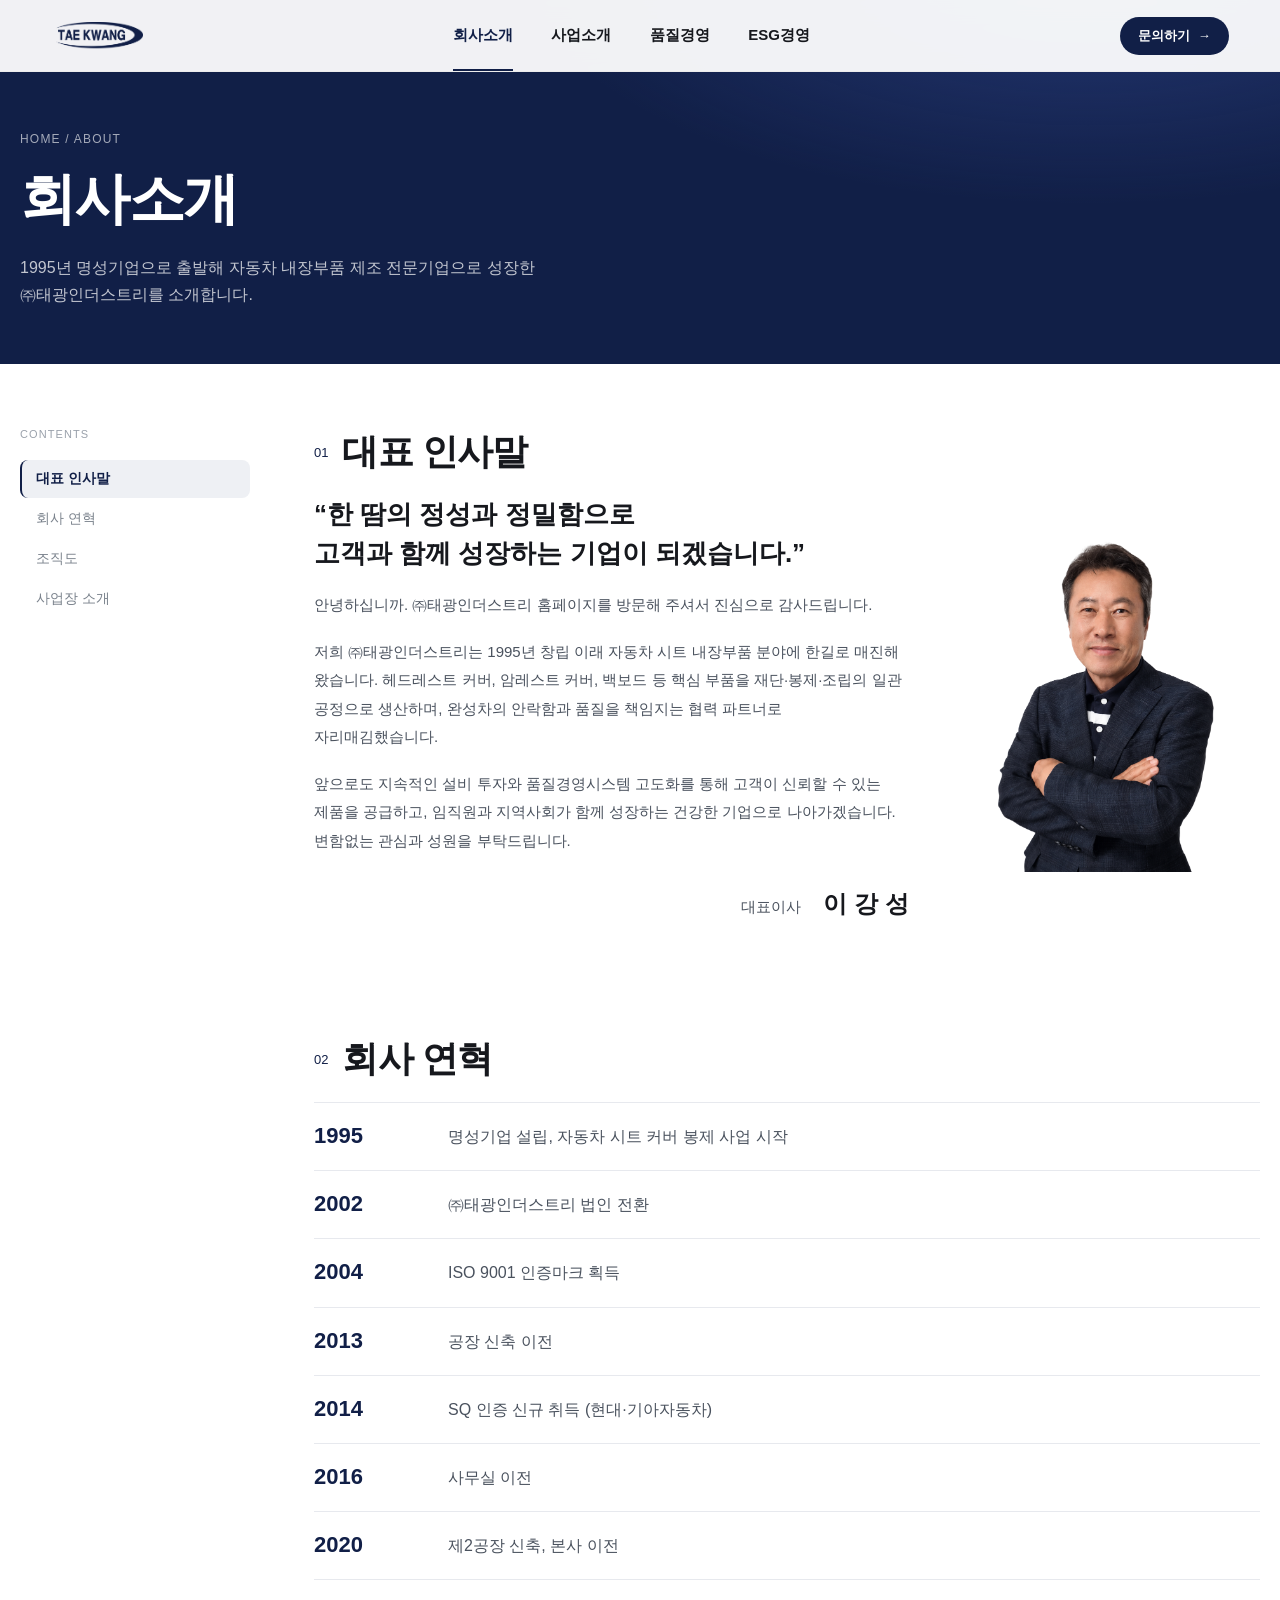
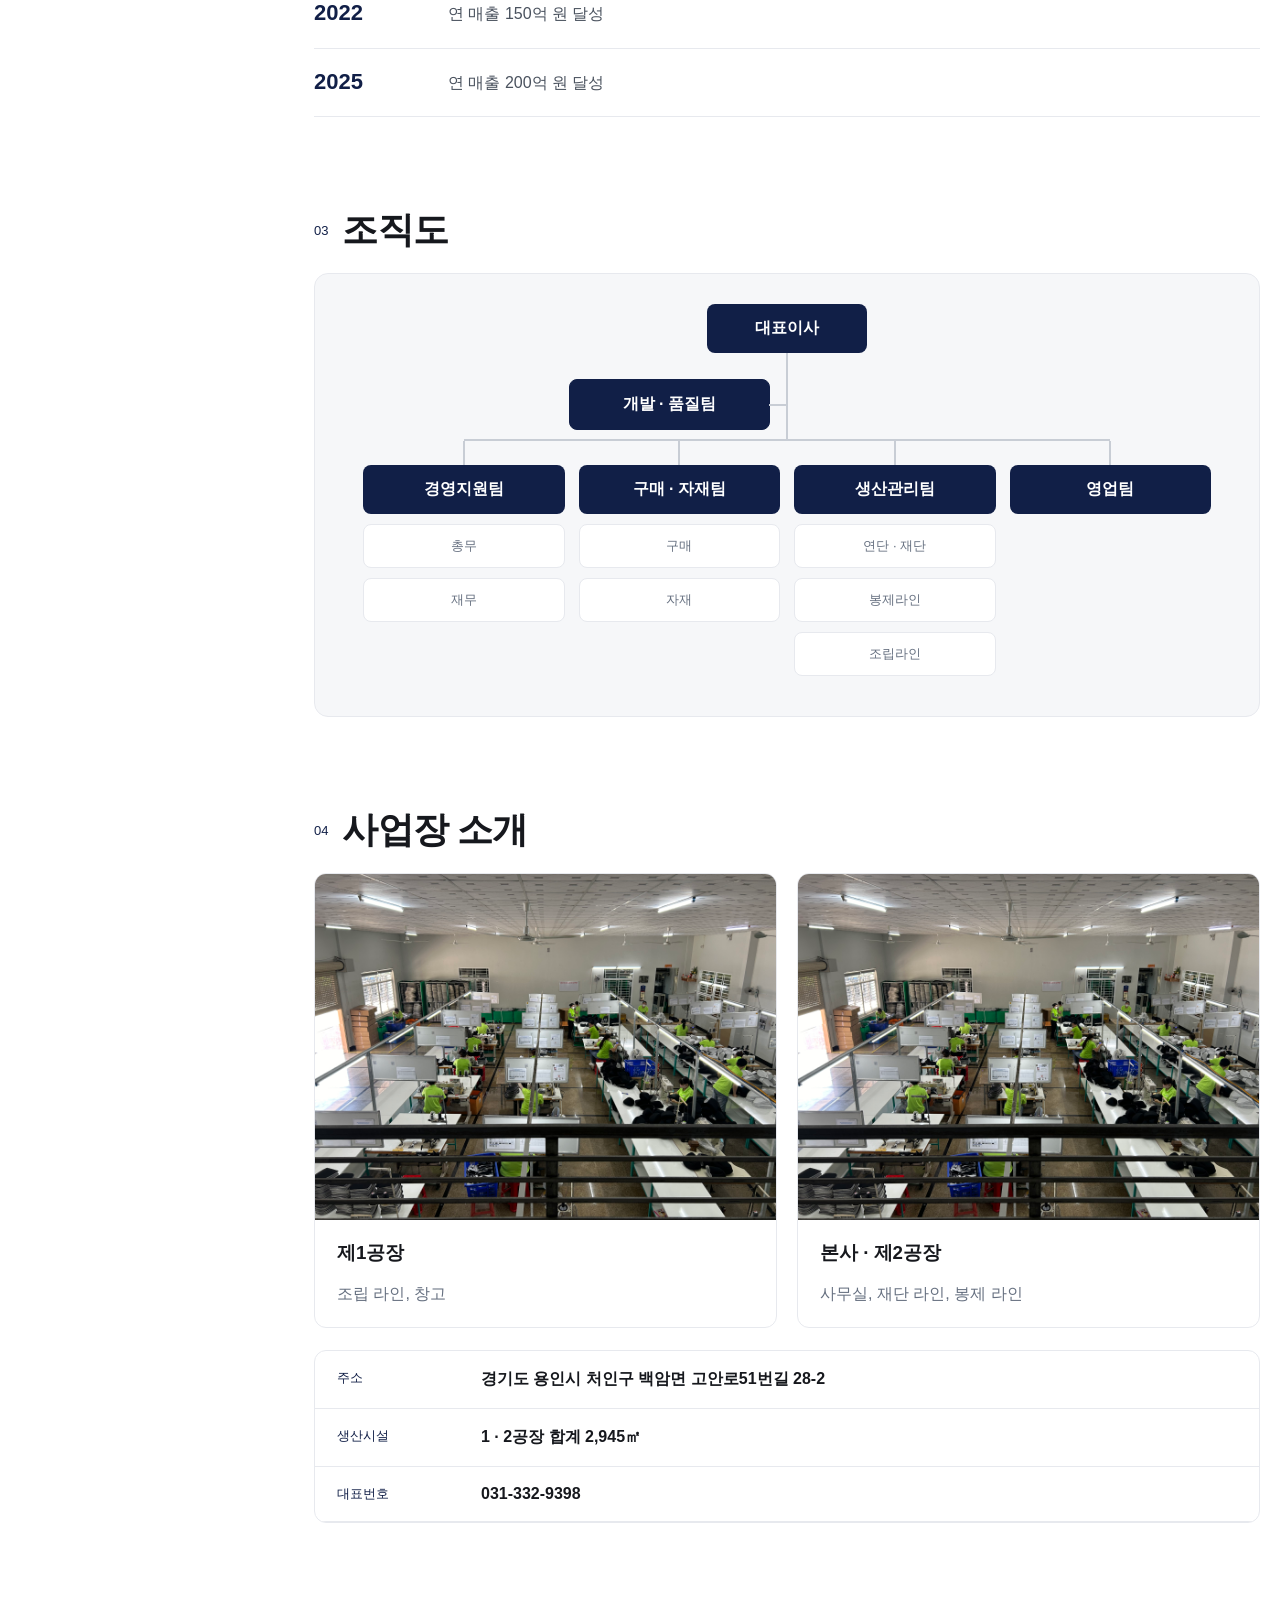
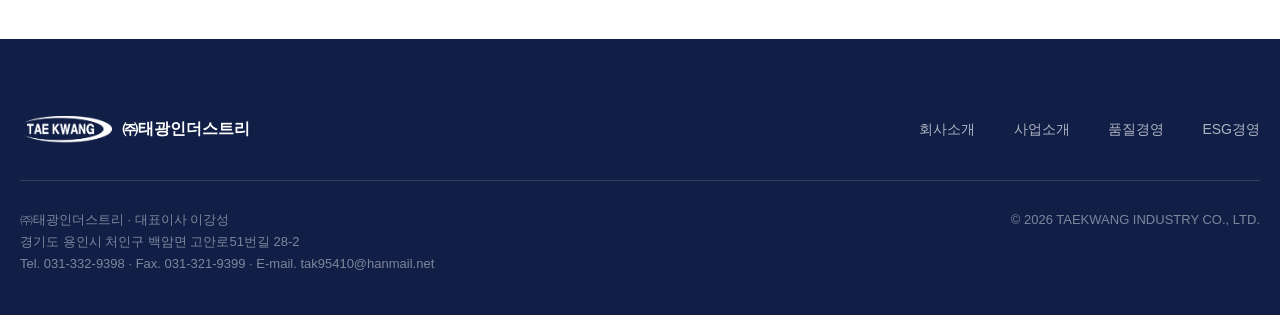
==== about.dc.html @ 450cda78 "㈜추가" ====
<!DOCTYPE html>
<html lang="ko">
<head>
  <meta charset="utf-8">
  <meta name="viewport" content="width=device-width, initial-scale=1">
  <title>회사소개 | ㈜태광인더스트리</title>
  <link rel="stylesheet" href="styles.css">
  <link rel="stylesheet" href="page-motion.css">
  <link rel="stylesheet" href="site-responsive.css">
</head>
<body>
  <nav class="sub-nav">
    <a class="sub-brand" href="index.html"><img src="assets/taekwang-logo.png" alt="㈜태광인더스트리"></a>
    <div class="sub-nav-links">
      <a class="active" href="about.dc.html">회사소개</a>
      <a href="business.dc.html">사업소개</a>
      <a href="quality.dc.html">품질경영</a>
      <a href="esg.dc.html">ESG경영</a>
    </div>
    <a class="sub-nav-cta" href="index.html#contact">문의하기 <span>→</span></a>
  </nav>

  <header class="sub-hero">
    <div class="sub-shell">
      <p class="breadcrumb"><a href="index.html">HOME</a> / ABOUT</p>
      <h1>회사소개</h1>
      <p>1995년 명성기업으로 출발해 자동차 내장부품 제조 전문기업으로 성장한<br>㈜태광인더스트리를 소개합니다.</p>
    </div>
  </header>

  <div class="sub-layout sub-shell">
    <aside class="sub-toc">
      <span>CONTENTS</span>
      <a href="#greeting">대표 인사말</a>
      <a href="#history">회사 연혁</a>
      <a href="#org">조직도</a>
      <a href="#site">사업장 소개</a>
    </aside>

    <main class="sub-main">
      <section id="greeting" class="sub-section">
        <div class="section-title"><span>01</span><h2>대표 인사말</h2></div>
        <div class="about-greeting">
          <div class="prose lead-prose">
            <p class="quote">“한 땀의 정성과 정밀함으로<br>고객과 함께 성장하는 기업이 되겠습니다.”</p>
            <p>안녕하십니까. ㈜태광인더스트리 홈페이지를 방문해 주셔서 진심으로 감사드립니다.</p>
            <p>저희 ㈜태광인더스트리는 1995년 창립 이래 자동차 시트 내장부품 분야에 한길로 매진해 왔습니다. 헤드레스트 커버, 암레스트 커버, 백보드 등 핵심 부품을 재단·봉제·조립의 일관 공정으로 생산하며, 완성차의 안락함과 품질을 책임지는 협력 파트너로 자리매김했습니다.</p>
            <p>앞으로도 지속적인 설비 투자와 품질경영시스템 고도화를 통해 고객이 신뢰할 수 있는 제품을 공급하고, 임직원과 지역사회가 함께 성장하는 건강한 기업으로 나아가겠습니다. 변함없는 관심과 성원을 부탁드립니다.</p>
            <p class="signature">대표이사 <strong>이 강 성</strong></p>
          </div>
          <div class="photo-card portrait"><img src="assets/about01.png" alt="대표이사"></div>
        </div>
      </section>

      <section id="history" class="sub-section">
        <div class="section-title"><span>02</span><h2>회사 연혁</h2></div>
        <div class="timeline">
          <div><strong>1995</strong><p>명성기업 설립, 자동차 시트 커버 봉제 사업 시작</p></div>
          <div><strong>2002</strong><p>㈜태광인더스트리 법인 전환</p></div>
          <div><strong>2004</strong><p>ISO 9001 인증마크 획득</p></div>
          <div><strong>2013</strong><p>공장 신축 이전</p></div>
          <div><strong>2014</strong><p>SQ 인증 신규 취득 (현대·기아자동차)</p></div>
          <div><strong>2016</strong><p>사무실 이전</p></div>
          <div><strong>2020</strong><p>제2공장 신축, 본사 이전</p></div>
          <div><strong>2022</strong><p>연 매출 150억 원 달성</p></div>
          <div><strong>2025</strong><p>연 매출 200억 원 달성</p></div>
        </div>
      </section>

      <section id="org" class="sub-section">
        <div class="section-title"><span>03</span><h2>조직도</h2></div>
        <div class="org-chart">
          <div class="org-top">대표이사</div>
          <div class="org-lines" aria-hidden="true"><span></span><span></span></div>
          <div class="org-row">
            <div class="org-mid">개발 · 품질팀</div>
            <div class="org-grid">
            <div><strong>경영지원팀</strong><span>총무</span><span>재무</span></div>
            <div><strong>구매 · 자재팀</strong><span>구매</span><span>자재</span></div>
            <div><strong>생산관리팀</strong><span>연단 · 재단</span><span>봉제라인</span><span>조립라인</span></div>
            <div><strong>영업팀</strong></div>
            </div>
          </div>
        </div>
      </section>

      <section id="site" class="sub-section">
        <div class="section-title"><span>04</span><h2>사업장 소개</h2></div>
        <div class="site-cards">
          <article>
            <div class="photo-card"><img src="assets/about02.png" alt="본사 및 제1공장"></div>
            <h3>제1공장</h3>
            <p>조립 라인, 창고</p>
          </article>
          <article>
            <div class="photo-card"><img src="assets/about03.png" alt="본사 및 제2공장"></div>
            <h3>본사 · 제2공장</h3>
            <p>사무실, 재단 라인, 봉제 라인</p>
          </article>
        </div>
        <div class="info-table">
          <div><span>주소</span><strong>경기도 용인시 처인구 백암면 고안로51번길 28-2</strong></div>
          <div><span>생산시설</span><strong>1 · 2공장 합계 2,945㎡</strong></div>
          <div><span>대표번호</span><strong>031-332-9398</strong></div>
        </div>
      </section>
    </main>
  </div>

  <footer class="sub-footer">
    <div class="sub-shell">
      <div class="footer-topline">
        <a class="footer-brand" href="index.html"><img src="assets/taekwang-logo-white.png" alt="㈜태광인더스트리"><span>㈜태광인더스트리</span></a>
        <div class="footer-links">
          <a href="about.dc.html">회사소개</a><a href="business.dc.html">사업소개</a><a href="quality.dc.html">품질경영</a><a href="esg.dc.html">ESG경영</a>
        </div>
      </div>
      <div class="footer-bottomline">
        <p>㈜태광인더스트리 · 대표이사 이강성<br>경기도 용인시 처인구 백암면 고안로51번길 28-2<br>Tel. 031-332-9398 · Fax. 031-321-9399 · E-mail. tak95410@hanmail.net</p>
        <p>© <span data-current-year>2026</span> TAEKWANG INDUSTRY CO., LTD.</p>
      </div>
    </div>
  </footer>

  <script src="script.js"></script>
  <script src="page-motion.js"></script>
</body>
</html>
---- styles.css ----
:root {
  --accent: #111f47;
  --accent-2: #27408b;
  --ink: #16181d;
  --muted: #667080;
  --line: #e7e9ee;
  --soft: #f6f7f9;
  --white: #ffffff;
  --shell: 1320px;
}

* {
  box-sizing: border-box;
}

html {
  scroll-behavior: smooth;
}

body {
  margin: 0;
  color: var(--ink);
  background: var(--white);
  font-family: Pretendard, -apple-system, BlinkMacSystemFont, "Segoe UI", sans-serif;
  -webkit-font-smoothing: antialiased;
}

a {
  color: inherit;
  text-decoration: none;
}

.section-shell {
  width: min(calc(100% - 40px), var(--shell));
  margin: 0 auto;
}

.site-nav {
  position: fixed;
  inset: 0 0 auto;
  z-index: 50;
  height: 72px;
  display: flex;
  align-items: center;
  justify-content: space-between;
  padding: 0 clamp(20px, 4vw, 52px);
  background: rgba(255, 255, 255, 0.9);
  border-bottom: 1px solid #ececec;
  backdrop-filter: blur(14px);
}

.brand img {
  display: block;
  width: auto;
  height: 28px;
}

.nav-links {
  display: flex;
  align-items: center;
  gap: clamp(20px, 3vw, 42px);
  font-size: 15px;
  font-weight: 700;
}

.nav-links a,
.nav-cta {
  transition: color 180ms ease, transform 180ms ease, background 180ms ease;
}

.nav-links a:hover {
  color: var(--accent-2);
}

.nav-cta {
  display: inline-flex;
  align-items: center;
  gap: 8px;
  padding: 10px 18px;
  border-radius: 999px;
  color: var(--white);
  background: var(--accent);
  font-size: 13px;
  font-weight: 800;
}

.nav-cta:hover,
.button:hover {
  transform: translateY(-2px);
}

.nav-toggle {
  display: none;
}

.hero {
  padding-top: 122px;
}

.hero-wordmark {
  overflow: hidden;
  color: var(--accent);
  font-family: Archivo, Pretendard, sans-serif;
  font-size: clamp(58px, 11.5vw, 172px);
  font-weight: 900;
  letter-spacing: -0.055em;
  line-height: 0.82;
  white-space: nowrap;
}

.hero-wordmark span {
  display: inline-block;
  margin-left: 8px;
  font-size: 0.13em;
  vertical-align: top;
  letter-spacing: 0;
}

.hero-meta {
  display: flex;
  flex-direction: column;
  gap: 8px;
  margin: 26px 0 36px;
  color: #7c8490;
  font-family: "IBM Plex Mono", monospace;
  font-size: 13px;
  letter-spacing: 0.16em;
}

.hero-panel,
.capability,
.map-visual,
.factory-visual,
.process-tiles article:nth-child(n + 2) {
  background-color: #0c1633;
  background-image:
    linear-gradient(125deg, rgba(17, 31, 71, 0.76), rgba(8, 14, 31, 0.95) 62%, rgba(5, 9, 22, 0.98)),
    radial-gradient(70% 65% at 78% 8%, rgba(50, 79, 166, 0.5), transparent 62%),
    repeating-linear-gradient(90deg, rgba(255, 255, 255, 0.045) 0 1px, transparent 1px 54px),
    repeating-linear-gradient(0deg, rgba(255, 255, 255, 0.045) 0 1px, transparent 1px 54px);
}

.hero-panel {
  position: relative;
  min-height: clamp(540px, 64vh, 680px);
  overflow: hidden;
  border-radius: 14px;
}

.hero-panel::after {
  content: "";
  position: absolute;
  right: -9%;
  bottom: -26%;
  width: 58%;
  aspect-ratio: 1;
  border: 1px solid rgba(255, 255, 255, 0.12);
  border-radius: 50%;
  box-shadow: inset 0 0 0 38px rgba(255, 255, 255, 0.025);
}

.hero-badge,
.pill {
  display: inline-flex;
  align-items: center;
  border-radius: 999px;
  font-size: 12px;
  font-weight: 800;
}

.hero-badge {
  position: absolute;
  top: clamp(22px, 3vw, 36px);
  left: clamp(20px, 3vw, 40px);
  z-index: 2;
  padding: 8px 15px;
  color: var(--white);
  background: rgba(255, 255, 255, 0.13);
  box-shadow: inset 0 1px 0 rgba(255, 255, 255, 0.12);
  backdrop-filter: blur(8px);
}

.hero-card {
  position: absolute;
  top: clamp(22px, 3vw, 36px);
  right: clamp(20px, 3vw, 40px);
  z-index: 2;
  min-width: 168px;
  padding: 22px 24px;
  border-radius: 12px;
  background: rgba(255, 255, 255, 0.94);
}

.hero-card strong {
  display: block;
  color: var(--accent);
  font-family: Archivo, sans-serif;
  font-size: 34px;
  font-weight: 900;
  letter-spacing: -0.04em;
}

.hero-card span {
  display: block;
  margin-top: 8px;
  color: #6f7784;
  font-size: 12px;
  line-height: 1.55;
}

.hero-copy {
  position: absolute;
  z-index: 2;
  left: clamp(22px, 4vw, 48px);
  right: clamp(22px, 4vw, 48px);
  bottom: clamp(28px, 5vw, 54px);
  color: var(--white);
}

.eyebrow {
  margin: 0 0 18px;
  color: rgba(255, 255, 255, 0.62);
  font-family: "IBM Plex Mono", monospace;
  font-size: 12px;
  letter-spacing: 0.12em;
}

.hero-copy h1,
.capability h2 {
  margin: 0;
  max-width: 820px;
  font-size: clamp(36px, 5.2vw, 72px);
  font-weight: 800;
  letter-spacing: -0.04em;
  line-height: 1.06;
  word-break: keep-all;
}

.hero-copy > p:not(.eyebrow) {
  max-width: 560px;
  margin: 24px 0 0;
  color: rgba(255, 255, 255, 0.78);
  font-size: 17px;
  line-height: 1.75;
}

.hero-actions {
  display: flex;
  align-items: flex-end;
  justify-content: space-between;
  gap: 20px;
  margin-top: 30px;
}

.button {
  display: inline-flex;
  align-items: center;
  gap: 10px;
  padding: 14px 24px;
  border-radius: 999px;
  font-weight: 800;
  transition: transform 180ms ease;
}

.button-light {
  color: var(--accent);
  background: var(--white);
}

.contact-dock {
  display: flex;
  gap: 10px;
}

.contact-dock a {
  display: grid;
  width: 48px;
  height: 48px;
  place-items: center;
  border: 1px solid rgba(255, 255, 255, 0.3);
  border-radius: 50%;
  color: var(--white);
  font-weight: 800;
}

.intro,
.equipment,
.contact {
  padding: clamp(72px, 9vw, 118px) 0;
}

.pill {
  padding: 7px 15px;
  color: var(--accent);
  background: #eef0f4;
  letter-spacing: 0.01em;
}

.pill-white {
  background: var(--white);
}

.pill-dark {
  color: var(--white);
  background: rgba(255, 255, 255, 0.12);
}

.intro h2,
.section-heading h2,
.equipment h2,
.cert h2,
.contact h2 {
  margin: 24px 0 0;
  max-width: 960px;
  font-size: clamp(28px, 4vw, 50px);
  font-weight: 800;
  letter-spacing: -0.035em;
  line-height: 1.25;
}

.intro h2 strong {
  color: var(--accent);
}

.intro-grid {
  display: grid;
  grid-template-columns: minmax(280px, 1fr) minmax(300px, 1.2fr);
  gap: clamp(28px, 5vw, 62px);
  align-items: center;
  margin-top: clamp(42px, 6vw, 72px);
}

.factory-visual {
  position: relative;
  overflow: hidden;
  min-height: 350px;
  border-radius: 12px;
  background-image:
    linear-gradient(135deg, rgba(235, 238, 244, 0.9), rgba(184, 195, 212, 0.86)),
    repeating-linear-gradient(90deg, rgba(17, 31, 71, 0.07) 0 1px, transparent 1px 42px),
    repeating-linear-gradient(0deg, rgba(17, 31, 71, 0.07) 0 1px, transparent 1px 42px);
}

.factory-visual::before {
  content: "";
  position: absolute;
  inset: 18% 18% auto;
  height: 42%;
  border: 1px solid rgba(17, 31, 71, 0.2);
  border-radius: 28px 28px 10px 10px;
  transform: skewX(-8deg);
}

.factory-visual span,
.map-visual span,
.process-tiles article span {
  position: absolute;
  left: 18px;
  bottom: 16px;
  color: rgba(255, 255, 255, 0.62);
  font-family: "IBM Plex Mono", monospace;
  font-size: 11px;
  letter-spacing: 0.07em;
}

.factory-visual span {
  color: rgba(17, 31, 71, 0.48);
}

.intro-text {
  display: flex;
  flex-direction: column;
  gap: 24px;
}

.intro-text p {
  margin: 0;
  color: #4d5663;
  font-size: 16px;
  line-height: 1.88;
}

.stats-grid {
  display: grid;
  grid-template-columns: repeat(4, minmax(0, 1fr));
  gap: 1px;
  overflow: hidden;
  margin-top: clamp(48px, 6vw, 80px);
  border: 1px solid var(--line);
  border-radius: 12px;
  background: var(--line);
}

.stats-grid article,
.product-card,
.cert-grid article {
  background: var(--white);
}

.stats-grid article {
  padding: 28px 26px;
}

.stats-grid strong,
.dark-stats strong {
  display: block;
  font-family: Archivo, sans-serif;
  font-size: clamp(34px, 3.8vw, 52px);
  font-weight: 900;
  letter-spacing: -0.04em;
}

.stats-grid b {
  display: block;
  margin-top: 8px;
  font-size: 14px;
}

.stats-grid span {
  display: block;
  margin-top: 6px;
  color: #98a0ac;
  font-size: 12px;
}

.section-band {
  padding: clamp(72px, 9vw, 118px) 0;
  background: var(--soft);
}

.section-heading {
  display: flex;
  align-items: flex-end;
  justify-content: space-between;
  gap: 28px;
  margin-bottom: clamp(38px, 6vw, 60px);
}

.section-heading p {
  max-width: 380px;
  margin: 0;
  color: var(--muted);
  font-size: 14px;
  line-height: 1.75;
}

.product-grid,
.cert-grid {
  display: grid;
  grid-template-columns: repeat(3, minmax(0, 1fr));
  gap: 18px;
}

.product-card {
  padding: 26px;
  border: 1px solid var(--line);
  border-radius: 12px;
}

.card-index {
  display: grid;
  width: 32px;
  height: 32px;
  place-items: center;
  border: 1px solid var(--accent);
  border-radius: 50%;
  color: var(--accent);
  font-family: "IBM Plex Mono", monospace;
  font-size: 12px;
}

.product-illustration {
  position: relative;
  display: grid;
  min-height: 230px;
  place-items: center;
  margin: 22px 0;
  border-radius: 8px;
  background:
    linear-gradient(135deg, #f8f9fb, #edf1f6),
    repeating-linear-gradient(90deg, rgba(17, 31, 71, 0.04) 0 1px, transparent 1px 34px);
}

.product-illustration::before,
.product-illustration::after {
  content: "";
  position: absolute;
  border: 2px solid #b8c2d0;
}

.headrest::before {
  width: 58%;
  height: 42%;
  border-radius: 24px 24px 10px 10px;
}

.headrest::after,
.armrest::after {
  width: 45%;
  height: 27%;
  border-style: dashed;
  border-radius: 14px;
}

.armrest::before {
  width: 62%;
  height: 34%;
  border-radius: 12px;
}

.backboard::before {
  width: 48%;
  height: 58%;
  border-radius: 10px;
}

.backboard::after {
  width: 48%;
  height: 1px;
  border-width: 1px 0 0;
}

.product-card h3 {
  margin: 0 0 4px;
  font-size: 21px;
}

.product-card b {
  display: block;
  color: var(--accent);
  font-family: "IBM Plex Mono", monospace;
  font-size: 12px;
  letter-spacing: 0.04em;
}

.product-card p {
  margin: 14px 0 0;
  color: #596371;
  font-size: 14px;
  line-height: 1.75;
}

.capability {
  padding: clamp(72px, 9vw, 118px) 0;
  color: var(--white);
}

.capability h2 {
  margin-top: 26px;
  max-width: 820px;
  font-size: clamp(30px, 4.2vw, 58px);
}

.dark-stats {
  display: grid;
  grid-template-columns: repeat(4, minmax(0, 1fr));
  gap: 1px;
  overflow: hidden;
  margin-top: clamp(44px, 6vw, 72px);
  border: 1px solid rgba(255, 255, 255, 0.16);
  border-radius: 12px;
  background: rgba(255, 255, 255, 0.16);
}

.dark-stats article {
  padding: 30px 26px;
  background: rgba(17, 31, 71, 0.86);
}

.dark-stats span {
  display: block;
  margin-top: 6px;
  color: rgba(255, 255, 255, 0.76);
  font-size: 14px;
}

.dark-stats b {
  display: block;
  margin-top: 12px;
  color: rgba(255, 255, 255, 0.5);
  font-family: "IBM Plex Mono", monospace;
  font-size: 11px;
  letter-spacing: 0.06em;
}

.process-tiles {
  display: grid;
  grid-template-columns: 1.2fr 1fr 1fr;
  gap: 14px;
  margin-top: 14px;
}

.process-tiles article {
  position: relative;
  min-height: 174px;
  overflow: hidden;
  border: 1px solid rgba(255, 255, 255, 0.14);
  border-radius: 12px;
}

.process-tiles article:first-child {
  padding: 26px;
  background: rgba(255, 255, 255, 0.07);
}

.process-tiles h3 {
  margin: 0;
  font-size: 19px;
  line-height: 1.42;
}

.process-tiles a {
  display: inline-flex;
  align-items: center;
  gap: 8px;
  margin-top: 22px;
  padding: 10px 16px;
  border-radius: 999px;
  color: var(--accent);
  background: var(--white);
  font-size: 13px;
  font-weight: 800;
}

.equipment-grid {
  display: grid;
  grid-template-columns: repeat(2, minmax(0, 1fr));
  gap: clamp(32px, 6vw, 72px);
  margin-top: clamp(40px, 5vw, 62px);
}

.equipment-grid h3 {
  display: flex;
  align-items: center;
  gap: 10px;
  margin: 0 0 20px;
  font-size: 18px;
}

.equipment-grid h3::before {
  content: "";
  width: 7px;
  height: 7px;
  border-radius: 2px;
  background: var(--accent);
}

.line-list {
  margin: 0;
  padding: 0;
  border-top: 1px solid var(--line);
  list-style: none;
}

.line-list li {
  display: grid;
  grid-template-columns: 36px 1fr auto;
  gap: 16px;
  align-items: baseline;
  padding: 16px 0;
  border-bottom: 1px solid var(--line);
}

.line-list span {
  color: #a6aeba;
  font-family: "IBM Plex Mono", monospace;
  font-size: 12px;
}

.line-list b {
  font-size: 15px;
}

.line-list em {
  color: #78818e;
  font-size: 13px;
  font-style: normal;
}

.cert-grid {
  grid-template-columns: repeat(4, minmax(0, 1fr));
}

.cert-grid article {
  min-height: 170px;
  padding: 28px 24px;
  border: 1px solid var(--line);
  border-radius: 12px;
}

.cert-grid span {
  display: grid;
  width: 44px;
  height: 44px;
  place-items: center;
  border-radius: 10px;
  color: var(--white);
  background: var(--accent);
  font-weight: 900;
}

.cert-grid h3 {
  margin: 18px 0 6px;
  font-size: 18px;
}

.cert-grid p {
  margin: 0;
  color: var(--muted);
  font-size: 13px;
}

.contact-grid {
  display: grid;
  grid-template-columns: repeat(2, minmax(0, 1fr));
  gap: 28px;
  align-items: stretch;
  margin-top: clamp(40px, 5vw, 58px);
}

.map-visual {
  position: relative;
  min-height: 390px;
  overflow: hidden;
  border-radius: 14px;
}

.map-visual::before {
  content: "";
  position: absolute;
  left: 50%;
  top: 46%;
  width: 18px;
  height: 18px;
  border: 2px solid var(--white);
  border-radius: 50%;
  background: var(--accent);
  box-shadow: 0 0 0 8px rgba(255, 255, 255, 0.24), 0 0 0 18px rgba(39, 64, 139, 0.22);
  transform: translate(-50%, -50%);
}

.contact-list {
  display: flex;
  flex-direction: column;
  justify-content: center;
  margin: 0;
}

.contact-list div {
  display: grid;
  grid-template-columns: 104px 1fr;
  gap: 22px;
  padding: 18px 0;
  border-bottom: 1px solid var(--line);
}

.contact-list dt {
  color: var(--accent);
  font-family: "IBM Plex Mono", monospace;
  font-size: 12px;
  font-weight: 700;
  letter-spacing: 0.05em;
}

.contact-list dd {
  margin: 0;
  font-size: 15px;
  font-weight: 700;
  line-height: 1.6;
}

.site-footer {
  padding: clamp(52px, 6vw, 80px) 0 40px;
  color: rgba(255, 255, 255, 0.66);
  background: var(--accent);
}

.footer-top {
  display: flex;
  justify-content: space-between;
  gap: 32px;
  padding-bottom: 36px;
  border-bottom: 1px solid rgba(255, 255, 255, 0.14);
}

.footer-top img {
  width: auto;
  height: 28px;
}

.footer-top div {
  display: flex;
  flex-wrap: wrap;
  gap: clamp(20px, 3vw, 40px);
  font-size: 14px;
}

.footer-bottom {
  display: flex;
  justify-content: space-between;
  gap: 20px;
  margin-top: 28px;
  color: rgba(255, 255, 255, 0.46);
  font-size: 13px;
  line-height: 1.7;
}

.footer-bottom p {
  margin: 0;
}

.footer-bottom p:last-child {
  font-family: "IBM Plex Mono", monospace;
  letter-spacing: 0.05em;
}

@media (max-width: 980px) {
  .nav-toggle {
    display: grid;
    width: 42px;
    height: 42px;
    place-items: center;
    border: 0;
    border-radius: 50%;
    background: var(--accent);
  }

  .nav-toggle span {
    width: 18px;
    height: 2px;
    background: var(--white);
  }

  .nav-links,
  .nav-cta {
    display: none;
  }

  .site-nav.is-open {
    height: auto;
    min-height: 72px;
    flex-wrap: wrap;
    padding-bottom: 18px;
  }

  .site-nav.is-open .nav-links {
    display: grid;
    flex-basis: 100%;
    gap: 4px;
    order: 3;
    padding-top: 14px;
  }

  .site-nav.is-open .nav-links a {
    padding: 12px 0;
    border-top: 1px solid var(--line);
  }

  .intro-grid,
  .equipment-grid,
  .contact-grid {
    grid-template-columns: 1fr;
  }

  .stats-grid,
  .dark-stats,
  .cert-grid {
    grid-template-columns: repeat(2, minmax(0, 1fr));
  }

  .product-grid {
    grid-template-columns: 1fr;
  }

  .process-tiles {
    grid-template-columns: 1fr;
  }
}

@media (max-width: 720px) {
  .section-shell {
    width: min(calc(100% - 32px), var(--shell));
  }

  .hero {
    padding-top: 104px;
  }

  .hero-meta {
    font-size: 11px;
    line-height: 1.5;
  }

  .hero-panel {
    min-height: 590px;
  }

  .hero-copy h1 {
    font-size: 32px;
    line-height: 1.16;
  }

  .hero-card {
    top: 74px;
    left: 20px;
    right: auto;
    min-width: 146px;
    padding: 16px 18px;
  }

  .hero-card strong {
    font-size: 28px;
  }

  .hero-actions,
  .section-heading,
  .footer-top,
  .footer-bottom {
    align-items: flex-start;
    flex-direction: column;
  }

  .contact-dock {
    display: none;
  }

  .stats-grid,
  .dark-stats,
  .cert-grid {
    grid-template-columns: 1fr;
  }

  .line-list li,
  .contact-list div {
    grid-template-columns: 1fr;
    gap: 6px;
  }
}
---- page-motion.css ----
@media (prefers-reduced-motion: no-preference) {
  .tk-reveal {
    opacity: 0;
    transform: translateY(22px);
    transition: opacity 620ms ease, transform 620ms ease;
    transition-delay: var(--tk-delay, 0ms);
    will-change: opacity, transform;
  }

  .tk-reveal.tk-visible {
    opacity: 1;
    transform: translateY(0);
  }

  .tk-page-curtain {
    position: fixed;
    inset: 0;
    z-index: 2147483000;
    background: #fff;
    opacity: 1;
    pointer-events: none;
    transition: opacity 320ms ease;
  }

  html.tk-page-loaded .tk-page-curtain {
    opacity: 0;
  }

  html.tk-page-leaving .tk-page-curtain {
    opacity: 1;
  }
}

@media (prefers-reduced-motion: reduce) {
  .tk-reveal,
  .tk-reveal.tk-visible {
    opacity: 1;
    transform: none;
    transition: none;
  }

  .tk-page-curtain {
    display: none;
  }
}
---- site-responsive.css ----
:root {
  --accent: #111f47;
  --ink: #16181d;
  --muted: #667080;
  --line: #e7e9ee;
  --soft: #f6f7f9;
  --shell: 1320px;
}

body {
  margin: 0;
  color: var(--ink);
  font-family: Pretendard, -apple-system, BlinkMacSystemFont, "Segoe UI", sans-serif;
  word-break: keep-all;
}

img,
video,
iframe {
  max-width: 100%;
}

.sub-shell {
  width: min(calc(100% - 40px), var(--shell));
  margin: 0 auto;
}

.sub-nav {
  position: fixed;
  inset: 0 0 auto;
  z-index: 70;
  height: 72px;
  display: flex;
  align-items: center;
  justify-content: space-between;
  gap: 20px;
  padding: 0 clamp(20px, 4vw, 52px);
  background: rgba(255, 255, 255, 0.94);
  border-bottom: 1px solid #ececec;
  backdrop-filter: blur(12px);
}

.sub-brand img,
.footer-brand img {
  display: block;
  width: auto;
  height: 28px;
}

.sub-nav-links {
  display: flex;
  align-items: center;
  gap: clamp(20px, 3vw, 42px);
  font-size: 15px;
  font-weight: 600;
}

.sub-nav-links a {
  position: relative;
  color: inherit;
  text-decoration: none;
}

.sub-nav-links a.active {
  color: var(--accent);
}

.sub-nav-links a.active::after {
  content: "";
  position: absolute;
  left: 0;
  right: 0;
  bottom: -26px;
  height: 2px;
  background: var(--accent);
}

.sub-nav-cta {
  display: inline-flex;
  align-items: center;
  gap: 8px;
  padding: 10px 18px;
  border-radius: 999px;
  color: #fff;
  background: var(--accent);
  font-size: 13px;
  font-weight: 700;
  text-decoration: none;
}

.sub-hero {
  position: relative;
  overflow: hidden;
  padding: 132px 0 56px;
  color: #fff;
  background:
    radial-gradient(80% 120% at 85% -10%, rgba(60, 86, 170, .45), transparent 55%),
    var(--accent);
}

.breadcrumb {
  margin: 0 0 16px;
  color: rgba(255, 255, 255, .62);
  font-size: 12px;
  letter-spacing: .1em;
}

.sub-hero h1 {
  margin: 0;
  font-size: clamp(34px, 4.6vw, 56px);
  font-weight: 800;
  letter-spacing: -.03em;
}

.sub-hero p:last-child {
  max-width: 640px;
  margin: 16px 0 0;
  color: rgba(255, 255, 255, .74);
  font-size: 16px;
  line-height: 1.7;
}

.sub-layout {
  display: grid;
  grid-template-columns: 230px minmax(0, 1fr);
  gap: clamp(32px, 5vw, 72px);
  align-items: start;
  padding-top: clamp(40px, 5vw, 72px);
  padding-bottom: clamp(72px, 9vw, 120px);
}

.sub-toc {
  position: sticky;
  top: 104px;
  display: flex;
  flex-direction: column;
  gap: 2px;
}

.sub-toc span {
  margin-bottom: 18px;
  color: #9aa1ab;
  font-size: 11px;
  letter-spacing: .1em;
}

.sub-toc a {
  padding: 10px 14px;
  border-left: 2px solid transparent;
  border-radius: 8px;
  color: #7a828c;
  font-size: 14px;
  font-weight: 500;
  text-decoration: none;
}

.sub-toc a:hover,
.sub-toc a.active {
  color: var(--accent);
  background: #eef0f4;
  border-left-color: var(--accent);
  font-weight: 700;
}

.sub-main {
  min-width: 0;
  display: flex;
  flex-direction: column;
  gap: clamp(56px, 7vw, 96px);
}

.sub-section {
  scroll-margin-top: 96px;
}

.section-title {
  display: flex;
  align-items: center;
  gap: 14px;
  margin-bottom: 18px;
}

.section-title span {
  color: var(--accent);
  font-size: 13px;
}

.section-title h2 {
  margin: 0;
  font-size: clamp(24px, 3vw, 36px);
  font-weight: 700;
  letter-spacing: -.025em;
}

.section-desc {
  max-width: 760px;
  margin: 0 0 28px;
  color: #5b6470;
  font-size: 15px;
  line-height: 1.8;
}

.prose p,
.overview-copy {
  margin: 0 0 18px;
  color: #4a525e;
  font-size: 15px;
  line-height: 1.9;
}

.quote {
  color: var(--ink) !important;
  font-size: clamp(19px, 2.2vw, 26px) !important;
  font-weight: 800;
  line-height: 1.5 !important;
}

.signature {
  margin-top: 26px !important;
  text-align: right;
}

.signature strong {
  margin-left: 18px;
  color: #16181d;
  font-size: 24px;
  font-weight: 750;
}

.about-greeting {
  display: grid;
  grid-template-columns: minmax(0, 1fr) 300px;
  gap: clamp(28px, 4vw, 56px);
  align-items: start;
}

.photo-card {
  overflow: hidden;
  border: 1px solid var(--line);
  border-radius: 12px;
  background: #eef2f7;
}

.photo-card img {
  display: block;
  width: 100%;
  height: 100%;
  min-height: 240px;
  object-fit: cover;
}

.portrait img {
  min-height: 360px;
}

.photo-card.portrait {
  border-color: transparent;
  background: transparent;
}

.timeline {
  border-top: 1px solid var(--line);
}

.timeline div,
.simple-list div,
.equipment-table div,
.info-table div {
  display: grid;
  border-bottom: 1px solid var(--line);
}

.timeline div {
  grid-template-columns: 110px 1fr;
  gap: 24px;
  padding: 20px 0;
}

.timeline strong {
  color: var(--accent);
  font-size: 22px;
  font-weight: 900;
}

.timeline p {
  margin: 0;
  color: #4a525e;
  line-height: 1.7;
}

.history-note {
  margin: 18px 0 0;
  color: #aab0ba;
  font-size: 11px;
}

.org-chart {
  position: relative;
  padding: 30px clamp(22px, 4vw, 48px) 40px;
  border: 1px solid var(--line);
  border-radius: 14px;
  background: #f6f7f9;
  text-align: center;
}

.org-top,
.org-mid,
.org-grid strong {
  display: inline-flex;
  min-width: 160px;
  justify-content: center;
  padding: 14px 22px;
  border-radius: 8px;
  color: #fff;
  background: var(--accent);
  font-weight: 800;
}

.org-mid {
  margin: 0;
  color: #fff;
  background: var(--accent);
  border: 1px solid var(--accent);
}

.org-top {
  position: relative;
  z-index: 2;
  margin: 0 auto;
}

.org-lines {
  position: relative;
  height: 88px;
}

.org-lines::before {
  content: "";
  position: absolute;
  top: 0;
  left: 50%;
  width: 2px;
  height: 88px;
  background: #c8cdd5;
  transform: translateX(-50%);
}

.org-lines span:first-child {
  position: absolute;
  right: calc((100% - 42px) / 8);
  bottom: 0;
  left: calc((100% - 42px) / 8);
  height: 2px;
  background: #c8cdd5;
}

.org-lines span:last-child {
  display: none;
}

.org-row {
  position: relative;
  margin-top: 24px;
}

.org-mid {
  position: absolute;
  top: -86px;
  left: calc((100% - 42px) / 4 + 4px);
  z-index: 2;
  width: calc((100% - 42px) / 4);
  min-width: 0;
  margin: 0;
  box-sizing: border-box;
}

.org-mid::after {
  content: "";
  position: absolute;
  top: 50%;
  right: -17px;
  width: 17px;
  height: 2px;
  background: #c8cdd5;
  transform: translateY(-50%);
}

.org-grid {
  position: relative;
  display: grid;
  grid-template-columns: repeat(4, minmax(0, 1fr));
  gap: 14px;
}

.org-grid div::before {
  content: "";
  position: absolute;
  top: -24px;
  left: 50%;
  width: 2px;
  height: 24px;
  background: #c8cdd5;
  transform: translateX(-50%);
}

.org-grid div {
  position: relative;
  display: flex;
  flex-direction: column;
  gap: 10px;
}

.org-grid span {
  padding: 12px;
  border: 1px solid var(--line);
  border-radius: 8px;
  background: #fff;
  color: #667080;
  font-size: 13px;
}

.site-cards {
  display: grid;
  grid-template-columns: repeat(2, minmax(0, 1fr));
  gap: 20px;
}

.site-cards article {
  overflow: hidden;
  border: 1px solid var(--line);
  border-radius: 12px;
}

.site-cards .photo-card {
  border: 0;
  border-radius: 0;
}

.site-cards h3,
.site-cards p {
  margin-left: 22px;
  margin-right: 22px;
}

.site-cards h3 {
  margin-top: 20px;
}

.site-cards p {
  margin-bottom: 22px;
  color: #667080;
}

.info-table {
  margin-top: 22px;
  border: 1px solid var(--line);
  border-radius: 12px;
  overflow: hidden;
}

.info-table div {
  grid-template-columns: 120px 1fr;
  gap: 24px;
  padding: 18px 22px;
}

.info-table span {
  color: var(--accent);
  font-size: 13px;
}

.sub-stats {
  display: grid;
  grid-template-columns: repeat(3, minmax(0, 1fr));
  gap: 16px;
  margin-top: 28px;
}

.sub-stats article,
.client-grid div,
.ethics-grid article,
.esg-grid article {
  border: 1px solid var(--line);
  border-radius: 12px;
  background: #fff;
}

.sub-stats article {
  padding: 28px 26px;
}

.sub-stats strong {
  display: block;
  color: var(--accent);
  font-size: 36px;
  font-weight: 900;
}

.sub-stats small {
  margin-left: 4px;
  color: #9aa1ab;
  font-size: 18px;
}

.sub-stats b {
  display: block;
  margin-top: 10px;
}

.sub-stats span {
  display: block;
  margin-top: 7px;
  color: #8a909a;
  font-size: 13px;
}

.client-grid {
  display: grid;
  grid-template-columns: repeat(5, minmax(0, 1fr));
  gap: 14px;
}

.client-grid.navy div {
  display: grid;
  min-height: 88px;
  place-items: center;
  color: #fff;
  background: var(--accent);
  font-weight: 800;
}

.business-products {
  display: flex;
  flex-direction: column;
  gap: 18px;
}

.business-products article {
  display: grid;
  grid-template-columns: 300px 1fr;
  gap: 34px;
  overflow: hidden;
  border: 1px solid var(--line);
  border-radius: 14px;
  background: #fff;
}

.product-photo {
  position: relative;
  display: grid;
  min-height: 210px;
  place-items: center;
  background: #eef2f7;
}

.product-photo span {
  position: absolute;
  top: 16px;
  left: 16px;
  z-index: 1;
  display: grid;
  width: 34px;
  height: 34px;
  place-items: center;
  border-radius: 50%;
  color: #fff;
  background: var(--accent);
  font-weight: 800;
}

.product-photo img {
  display: block;
  width: 100%;
  height: 210px;
  object-fit: contain;
  padding: 14px;
}

.business-products article > div:last-child {
  padding: 28px 28px 28px 0;
}

.business-products h3 {
  margin: 0 0 4px;
  font-size: 22px;
}

.business-products b {
  color: var(--accent);
  font-size: 12px;
  letter-spacing: .04em;
}

.business-products p {
  margin: 18px 0;
  color: #596371;
  font-size: 14px;
  line-height: 1.8;
}

.tag-row {
  display: flex;
  flex-wrap: wrap;
  gap: 8px;
}

.tag-row span {
  padding: 8px 13px;
  border: 1px solid #dbe2ec;
  border-radius: 999px;
  color: var(--accent);
  background: #f7f9fc;
  font-size: 12px;
  font-weight: 700;
}

.quality-policy {
  padding: clamp(24px, 4vw, 42px);
  border-radius: 16px;
  color: #fff;
  background: var(--accent);
}

.quality-policy h3 {
  margin: 0 0 14px;
  font-size: clamp(22px, 3vw, 34px);
}

.quality-policy p,
.quality-policy li {
  color: rgba(255, 255, 255, .78);
  line-height: 1.8;
}

.quality-policy ul {
  display: grid;
  grid-template-columns: repeat(3, minmax(0, 1fr));
  gap: 14px;
  margin: 26px 0 0;
  padding: 0;
  list-style: none;
}

.quality-policy li {
  padding: 0;
  border: 0;
  border-radius: 0;
  color: #fff;
  font-weight: 700;
  line-height: 1.6;
}

.quality-policy li span {
  display: block;
  margin-bottom: 8px;
  color: rgba(255, 255, 255, .55);
  font-size: 11px;
  font-weight: 700;
  letter-spacing: .08em;
}

.equipment-table {
  border: 1px solid var(--line);
  border-radius: 14px;
  overflow: hidden;
}

.equipment-table .equipment-head,
.equipment-table .equipment-row {
  display: grid;
  grid-template-columns: 48px 1fr 1.1fr 100px;
  gap: 20px;
  align-items: baseline;
  border-bottom: 1px solid #f0f1f3;
}

.equipment-table .equipment-head {
  padding: 14px 22px;
  color: #7a828c;
  background: #f6f7f9;
  border-bottom-color: var(--line);
  font-size: 11px;
  letter-spacing: .06em;
}

.equipment-table .equipment-row {
  padding: 16px 22px;
}

.equipment-table .equipment-row:last-child {
  border-bottom: 0;
}

.equipment-table em {
  color: #aab0ba;
  font-style: normal;
  font-size: 12px;
}

.equipment-table strong {
  display: block;
  color: var(--ink);
  font-size: 15px;
  font-weight: 600;
}

.equipment-table small {
  display: block;
  margin-top: 4px;
  color: #8a909a;
  font-size: 12px;
  line-height: 1.5;
}

.equipment-table p {
  margin: 0;
  color: #5b6470;
  font-size: 14px;
}

.equipment-table b {
  text-align: right;
  color: var(--ink);
  font-size: 13px;
  font-weight: 500;
}

.cert-carousel {
  position: relative;
  max-width: 914px;
  overflow: visible;
}

.cert-rail {
  display: flex;
  gap: 18px;
  overflow-x: auto;
  overflow-y: visible;
  scroll-snap-type: x mandatory;
  scroll-behavior: smooth;
  scrollbar-width: none;
  padding: 12px 0 36px;
}

.cert-rail::-webkit-scrollbar {
  display: none;
}

.cert-card-modern {
  flex: 0 0 calc((100% - 36px) / 3);
  width: calc((100% - 36px) / 3);
  scroll-snap-align: start;
  overflow: hidden;
  border: 1px solid #e5e8ee;
  border-radius: 14px;
  background: #fff;
  box-shadow: 0 12px 30px rgba(17, 31, 71, .08);
}

.cert-card-modern > div {
  padding: 14px;
  background: #f3f5f8;
}

.cert-card-modern img {
  display: block;
  width: 100%;
  aspect-ratio: 1 / 1.414;
  object-fit: contain;
  border: 1px solid #dfe4ea;
  border-radius: 8px;
  background: #fff;
}

.cert-card-modern section {
  min-height: 88px;
  padding: 16px 18px 18px;
  border-top: 1px solid #eef0f2;
}

.cert-card-modern h3 {
  margin: 0;
  font-size: 16px;
}

.cert-card-modern p {
  margin: 5px 0 0;
  color: #6b7280;
  font-size: 13px;
}

.cert-arrow {
  position: absolute;
  top: 50%;
  z-index: 4;
  width: 46px;
  height: 46px;
  border: 0;
  border-radius: 50%;
  color: #fff;
  background: var(--accent);
  box-shadow: 0 14px 28px rgba(17, 31, 71, .18);
  cursor: pointer;
  font-size: 24px;
  font-weight: 900;
  transform: translateY(-50%);
}

.cert-arrow-left {
  left: -24px;
}

.cert-arrow-right {
  right: -24px;
}

.esg-grid,
.ethics-grid {
  display: grid;
  grid-template-columns: repeat(3, minmax(0, 1fr));
  gap: 18px;
}

.ethics-grid {
  grid-template-columns: repeat(4, minmax(0, 1fr));
}

.esg-grid article,
.ethics-grid article {
  padding: 26px 24px;
}

.esg-grid article {
  background: #f6f7f9;
}

.esg-grid strong {
  color: var(--accent);
  font-size: 42px;
  font-weight: 900;
}

.esg-grid h3,
.ethics-grid h3 {
  margin: 14px 0 10px;
}

.esg-grid p,
.ethics-grid p,
.simple-list p {
  color: #5b6470;
  line-height: 1.75;
}

.esg-grid ul {
  margin: 18px 0 0;
  padding-left: 18px;
  color: #3a4250;
  line-height: 1.8;
}

.simple-list {
  border-top: 1px solid var(--line);
}

.simple-list div {
  grid-template-columns: 54px 180px 1fr;
  gap: 20px;
  align-items: baseline;
  padding: 20px 0;
}

.simple-list b {
  color: var(--accent);
  font-size: 13px;
}

.simple-list strong {
  font-size: 16px;
}

.qr-panel {
  display: flex;
  align-items: center;
  justify-content: space-between;
  gap: 24px;
  margin-top: 24px;
  padding: clamp(24px, 3vw, 36px);
  border-radius: 14px;
  color: #fff;
  background: var(--accent);
}

.qr-panel h3 {
  margin: 0 0 8px;
}

.qr-panel p {
  margin: 0;
  color: rgba(255, 255, 255, .72);
  line-height: 1.7;
}

.qr-panel img {
  width: 120px;
  height: 120px;
  padding: 8px;
  border-radius: 8px;
  background: #fff;
  object-fit: contain;
}

.sub-footer {
  padding: clamp(52px, 6vw, 80px) 0 40px;
  color: rgba(255, 255, 255, .66);
  background: var(--accent);
}

.footer-topline,
.footer-bottomline {
  display: flex;
  justify-content: space-between;
  gap: 32px;
}

.footer-topline {
  align-items: center;
  padding-bottom: 36px;
  border-bottom: 1px solid rgba(255, 255, 255, .14);
}

.footer-brand {
  display: flex;
  align-items: center;
  gap: 10px;
  color: #fff;
  font-weight: 800;
  text-decoration: none;
}

.footer-links {
  display: flex;
  flex-wrap: wrap;
  gap: clamp(20px, 3vw, 40px);
  font-size: 14px;
}

.footer-bottomline {
  margin-top: 28px;
  color: rgba(255, 255, 255, .46);
  font-size: 13px;
  line-height: 1.7;
}

.footer-bottomline p {
  margin: 0;
}

@media (max-width: 1024px) {
  .sub-layout {
    grid-template-columns: 1fr;
  }

  .sub-toc {
    position: static;
    flex-direction: row;
    overflow-x: auto;
    padding-bottom: 8px;
  }

  .sub-toc span {
    display: none;
  }

  .sub-toc a {
    flex: 0 0 auto;
    border-left: 0;
    background: #f1f3f6;
  }

  .about-greeting,
  .business-products article {
    grid-template-columns: 1fr;
  }

  .business-products article > div:last-child {
    padding: 24px;
  }

  .product-photo img {
    height: 260px;
  }

  .org-grid,
  .client-grid,
  .quality-policy ul {
    grid-template-columns: repeat(2, minmax(0, 1fr));
  }
}

@media (max-width: 820px) {
  .sub-nav {
    height: auto;
    min-height: 68px;
    flex-wrap: wrap;
    padding-top: 12px;
    padding-bottom: 12px;
  }

  .sub-nav-links {
    order: 3;
    width: 100%;
    gap: 0;
    overflow-x: auto;
    padding-top: 8px;
    font-size: 14px;
  }

  .sub-nav-links a {
    flex: 0 0 auto;
    padding: 10px 14px;
  }

  .sub-nav-links a.active::after {
    bottom: 0;
  }

  .sub-nav-cta {
    padding: 9px 14px;
  }

  .sub-hero {
    padding-top: 142px;
  }

  .sub-stats,
  .site-cards,
  .esg-grid,
  .ethics-grid {
    grid-template-columns: 1fr;
  }

  .org-row {
    grid-template-columns: 1fr;
    gap: 34px;
    margin-top: 0;
  }

  .org-mid {
    position: static;
    justify-self: center;
    width: auto;
    margin-top: 0;
  }

  .org-lines {
    height: 24px;
  }

  .org-lines::before {
    height: 24px;
  }

  .org-lines span,
  .org-grid::before,
  .org-mid::after,
  .org-grid div::before {
    display: none;
  }

  .cert-card-modern {
    flex-basis: 100%;
    width: 100%;
  }

  .cert-arrow-left {
    left: 4px;
  }

  .cert-arrow-right {
    right: 4px;
  }

  .simple-list div,
  .equipment-table div,
  .info-table div,
  .timeline div {
    grid-template-columns: 1fr;
    gap: 8px;
  }

  .equipment-table b {
    text-align: left;
  }

  .qr-panel,
  .footer-topline,
  .footer-bottomline {
    align-items: flex-start;
    flex-direction: column;
  }
}

@media (max-width: 640px) {
  .sub-shell {
    width: min(calc(100% - 32px), var(--shell));
  }

  .sub-nav-cta {
    display: none;
  }

  .sub-hero h1 {
    font-size: 34px;
  }

  .org-grid,
  .client-grid,
  .quality-policy ul {
    grid-template-columns: 1fr;
  }

  .portrait img {
    min-height: 280px;
  }
}

@media (max-width: 820px) {
  body > div > nav[style] {
    height: auto !important;
    min-height: 68px !important;
    flex-wrap: wrap !important;
    gap: 12px !important;
    padding-top: 12px !important;
    padding-bottom: 12px !important;
  }

  body > div > nav[style] > div {
    order: 3 !important;
    width: 100% !important;
    justify-content: flex-start !important;
    overflow-x: auto !important;
    gap: 18px !important;
    padding-top: 8px !important;
  }

  body > div > nav[style] > a:last-child {
    display: none !important;
  }

  header > div[style],
  section > div[style],
  footer > div[style] {
    max-width: calc(100% - 32px) !important;
  }

  [style*="grid-template-columns: minmax(280px,1fr)"],
  [style*="grid-template-columns: minmax(280px, 1fr)"],
  [style*="grid-template-columns: repeat(3"],
  [style*="grid-template-columns: repeat(4"],
  [style*="grid-template-columns: 1.2fr"] {
    grid-template-columns: 1fr !important;
  }

  .home-about-media {
    order: 1;
  }

  .home-about-copy {
    order: 2;
  }

  h1[style] {
    font-size: clamp(44px, 16vw, 92px) !important;
    line-height: .92 !important;
  }
}
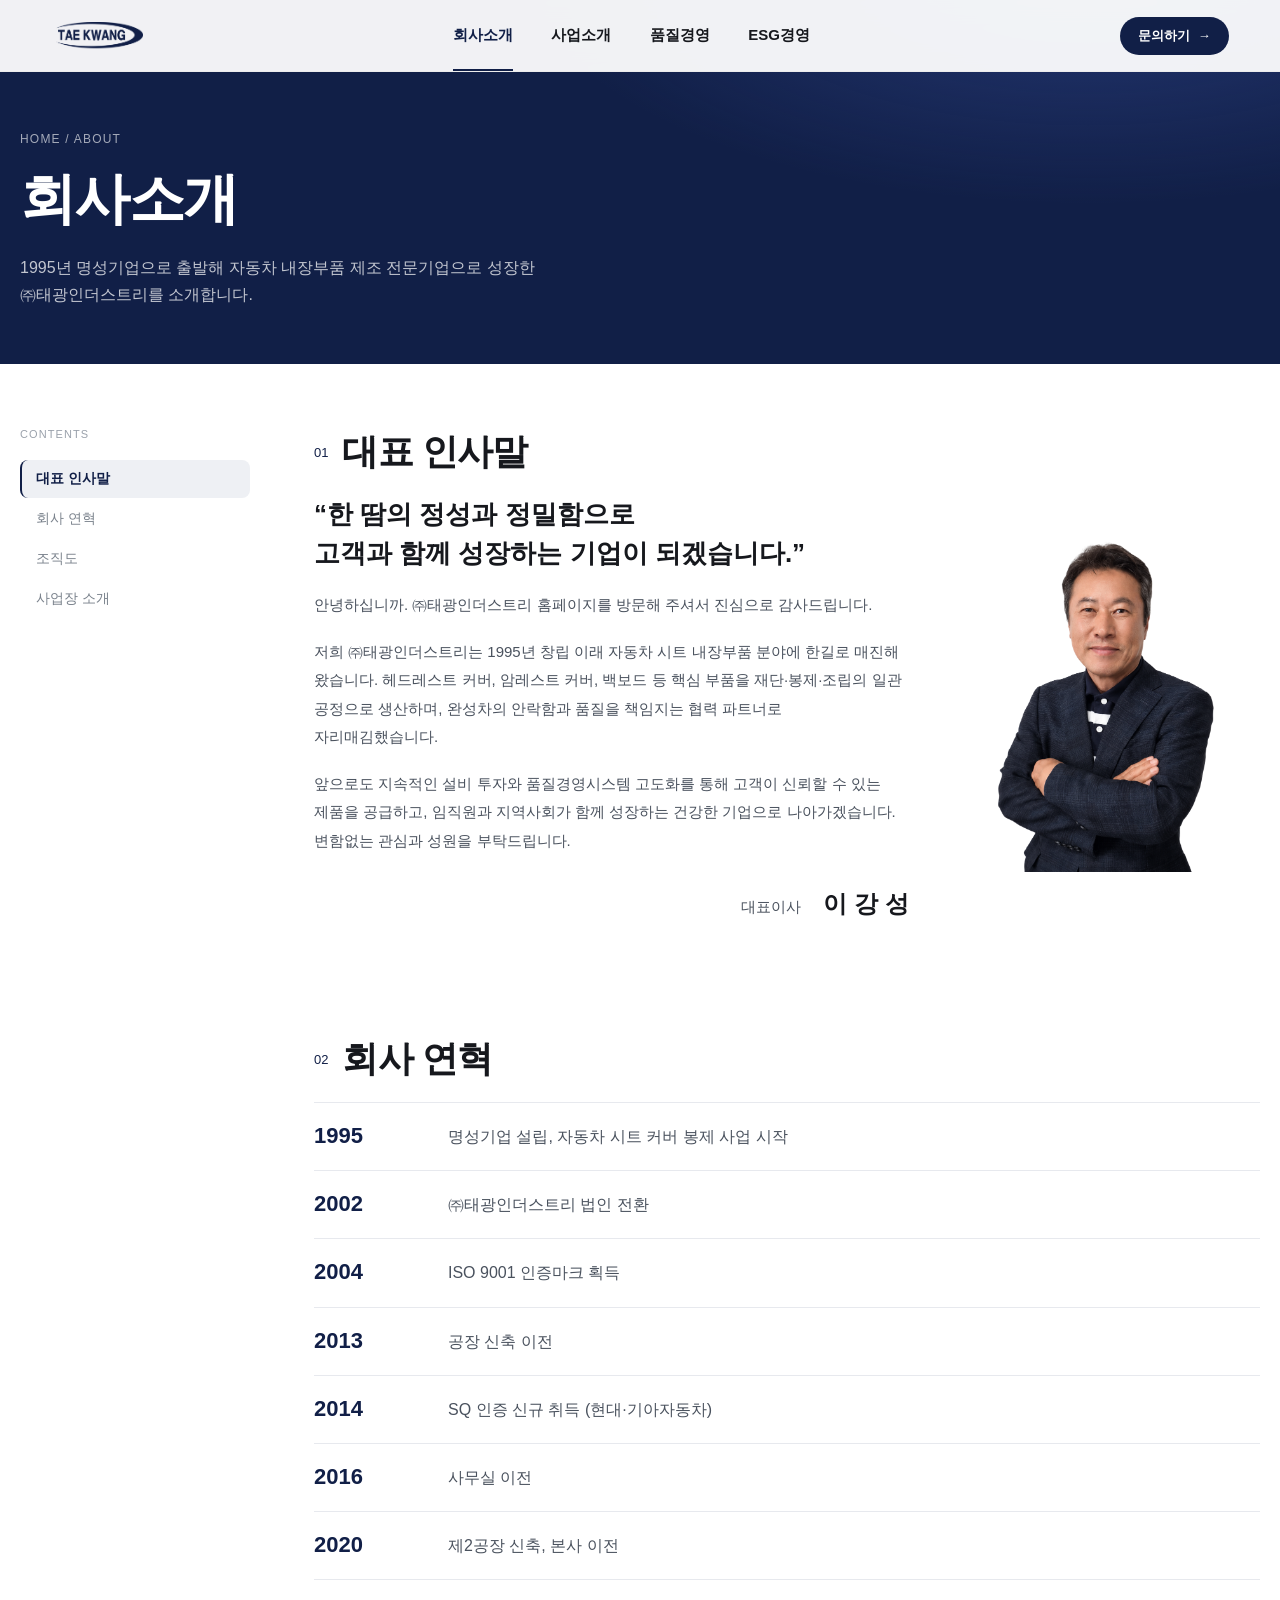
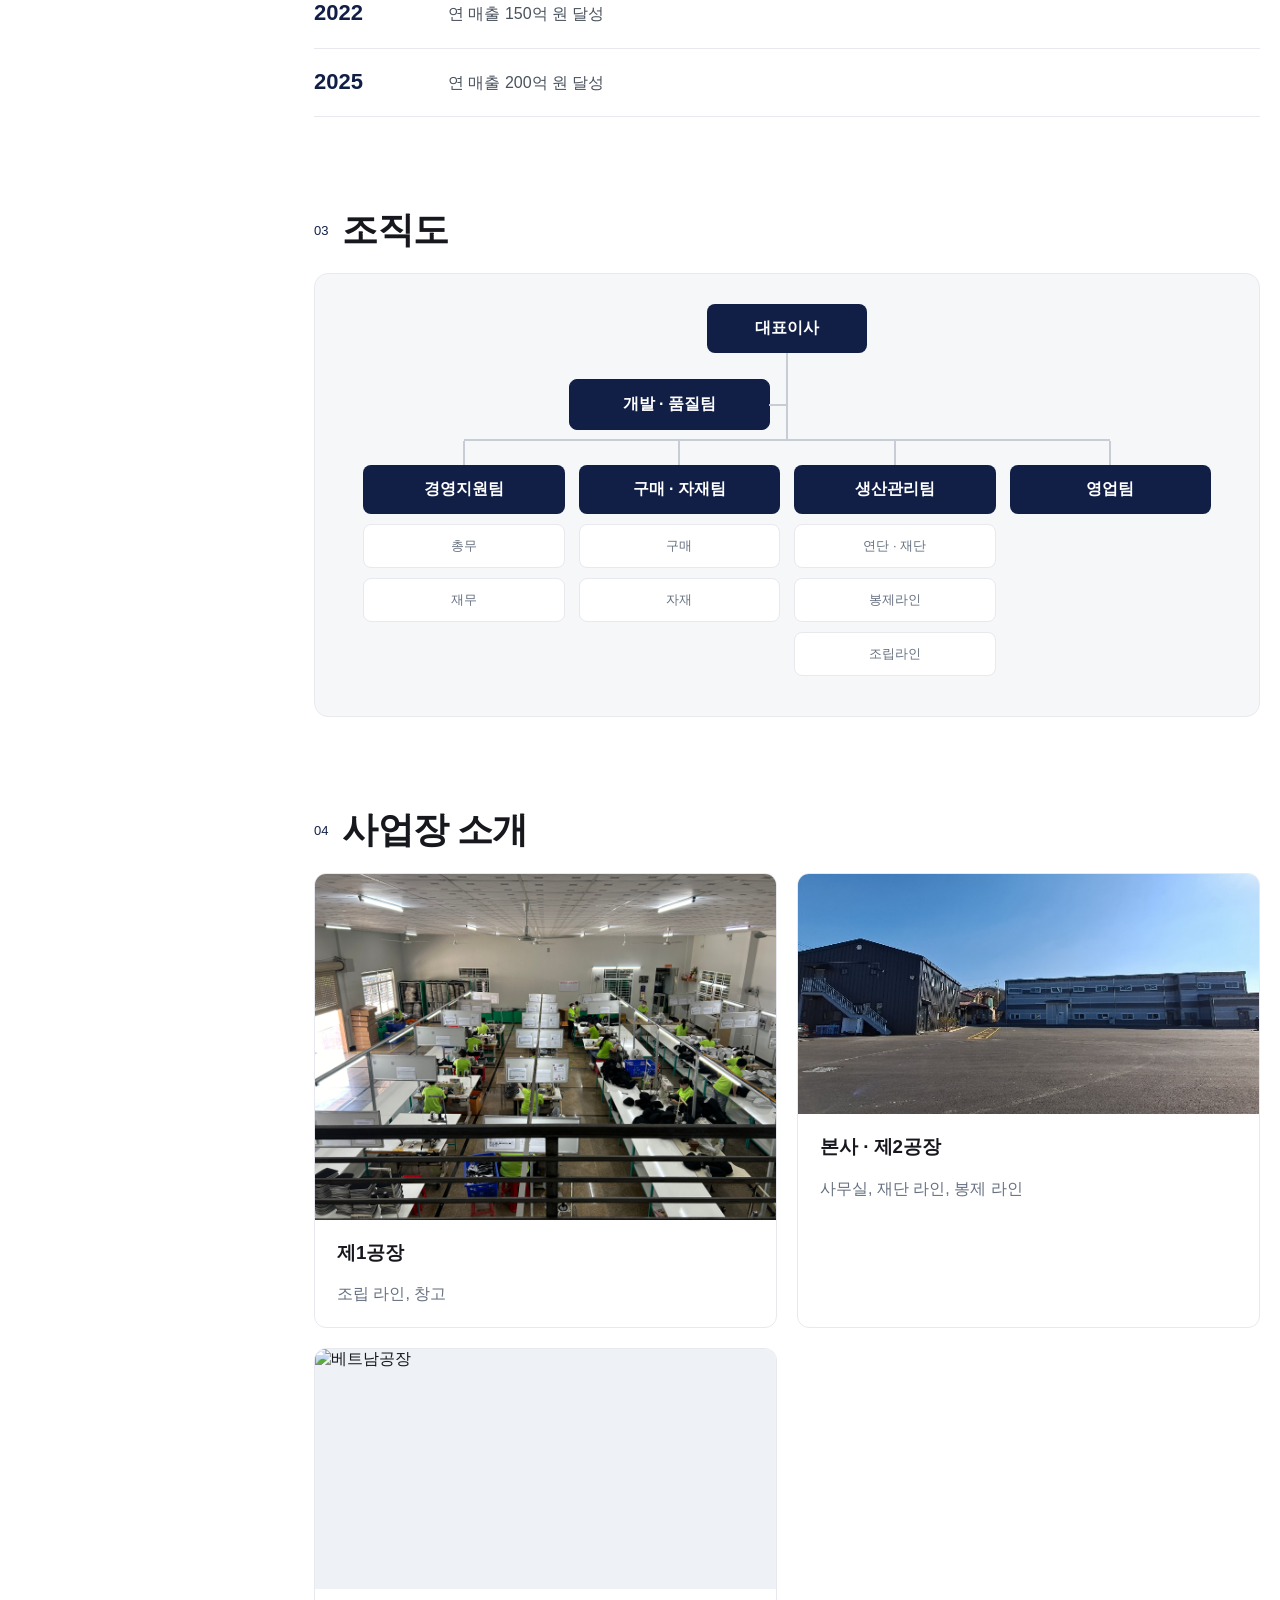
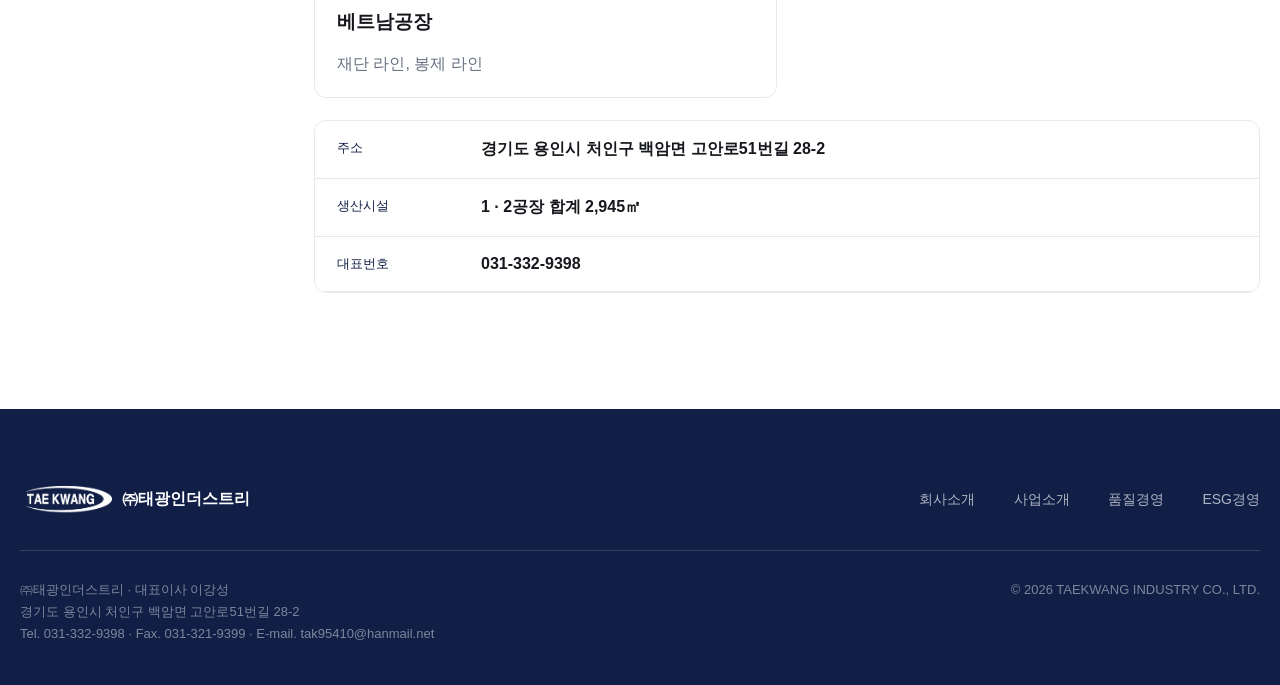
==== commit a31e83b3: "공장 레이아웃 3칸으로 변경" ====
--- a/about.dc.html
+++ b/about.dc.html
@@ -97,6 +97,11 @@
             <h3>본사 · 제2공장</h3>
             <p>사무실, 재단 라인, 봉제 라인</p>
           </article>
+          <article>
+            <div class="photo-card"><img src="assets/about04.png" alt="베트남공장"></div>
+            <h3>베트남공장</h3>
+            <p>재단 라인, 봉제 라인</p>
+          </article>
         </div>
         <div class="info-table">
           <div><span>주소</span><strong>경기도 용인시 처인구 백암면 고안로51번길 28-2</strong></div>
--- a/site-responsive.css
+++ b/site-responsive.css
@@ -1126,13 +1126,62 @@
 }
 
 @media (max-width: 820px) {
+  .home-nav {
+    height: auto !important;
+    min-height: 108px !important;
+    display: flex !important;
+    flex-wrap: wrap !important;
+    align-items: center !important;
+    justify-content: space-between !important;
+    gap: 10px 14px !important;
+    padding-top: 12px !important;
+    padding-bottom: 12px !important;
+  }
+
+  .home-nav-brand {
+    order: 1 !important;
+    flex: 0 0 auto !important;
+  }
+
+  .home-nav > a:last-child {
+    order: 2 !important;
+    display: inline-flex !important;
+    flex: 0 0 auto !important;
+    margin-left: auto !important;
+    padding: 9px 14px !important;
+    white-space: nowrap !important;
+  }
+
+  .home-nav-links {
+    order: 3 !important;
+    flex: 0 0 100% !important;
+    width: 100% !important;
+    justify-content: flex-start !important;
+    gap: 0 !important;
+    overflow-x: auto !important;
+    padding-top: 6px !important;
+    font-size: 14px !important;
+    white-space: nowrap !important;
+  }
+
+  .home-nav-links a {
+    flex: 0 0 auto !important;
+    padding: 10px 14px !important;
+  }
+
   body > div > nav[style] {
     height: auto !important;
-    min-height: 68px !important;
+    min-height: 108px !important;
     flex-wrap: wrap !important;
     gap: 12px !important;
+    align-items: center !important;
+    justify-content: space-between !important;
     padding-top: 12px !important;
     padding-bottom: 12px !important;
+  }
+
+  body > div > nav[style] > a:first-child {
+    order: 1 !important;
   }
 
   body > div > nav[style] > div {
@@ -1145,7 +1194,11 @@
   }
 
   body > div > nav[style] > a:last-child {
-    display: none !important;
+    order: 2 !important;
+    display: inline-flex !important;
+    margin-left: auto !important;
+    padding: 9px 14px !important;
+    white-space: nowrap !important;
   }
 
   header > div[style],
@@ -1162,6 +1215,10 @@
     grid-template-columns: 1fr !important;
   }
 
+  .home-about-grid {
+    grid-template-columns: 1fr !important;
+  }
+
   .home-about-media {
     order: 1;
   }
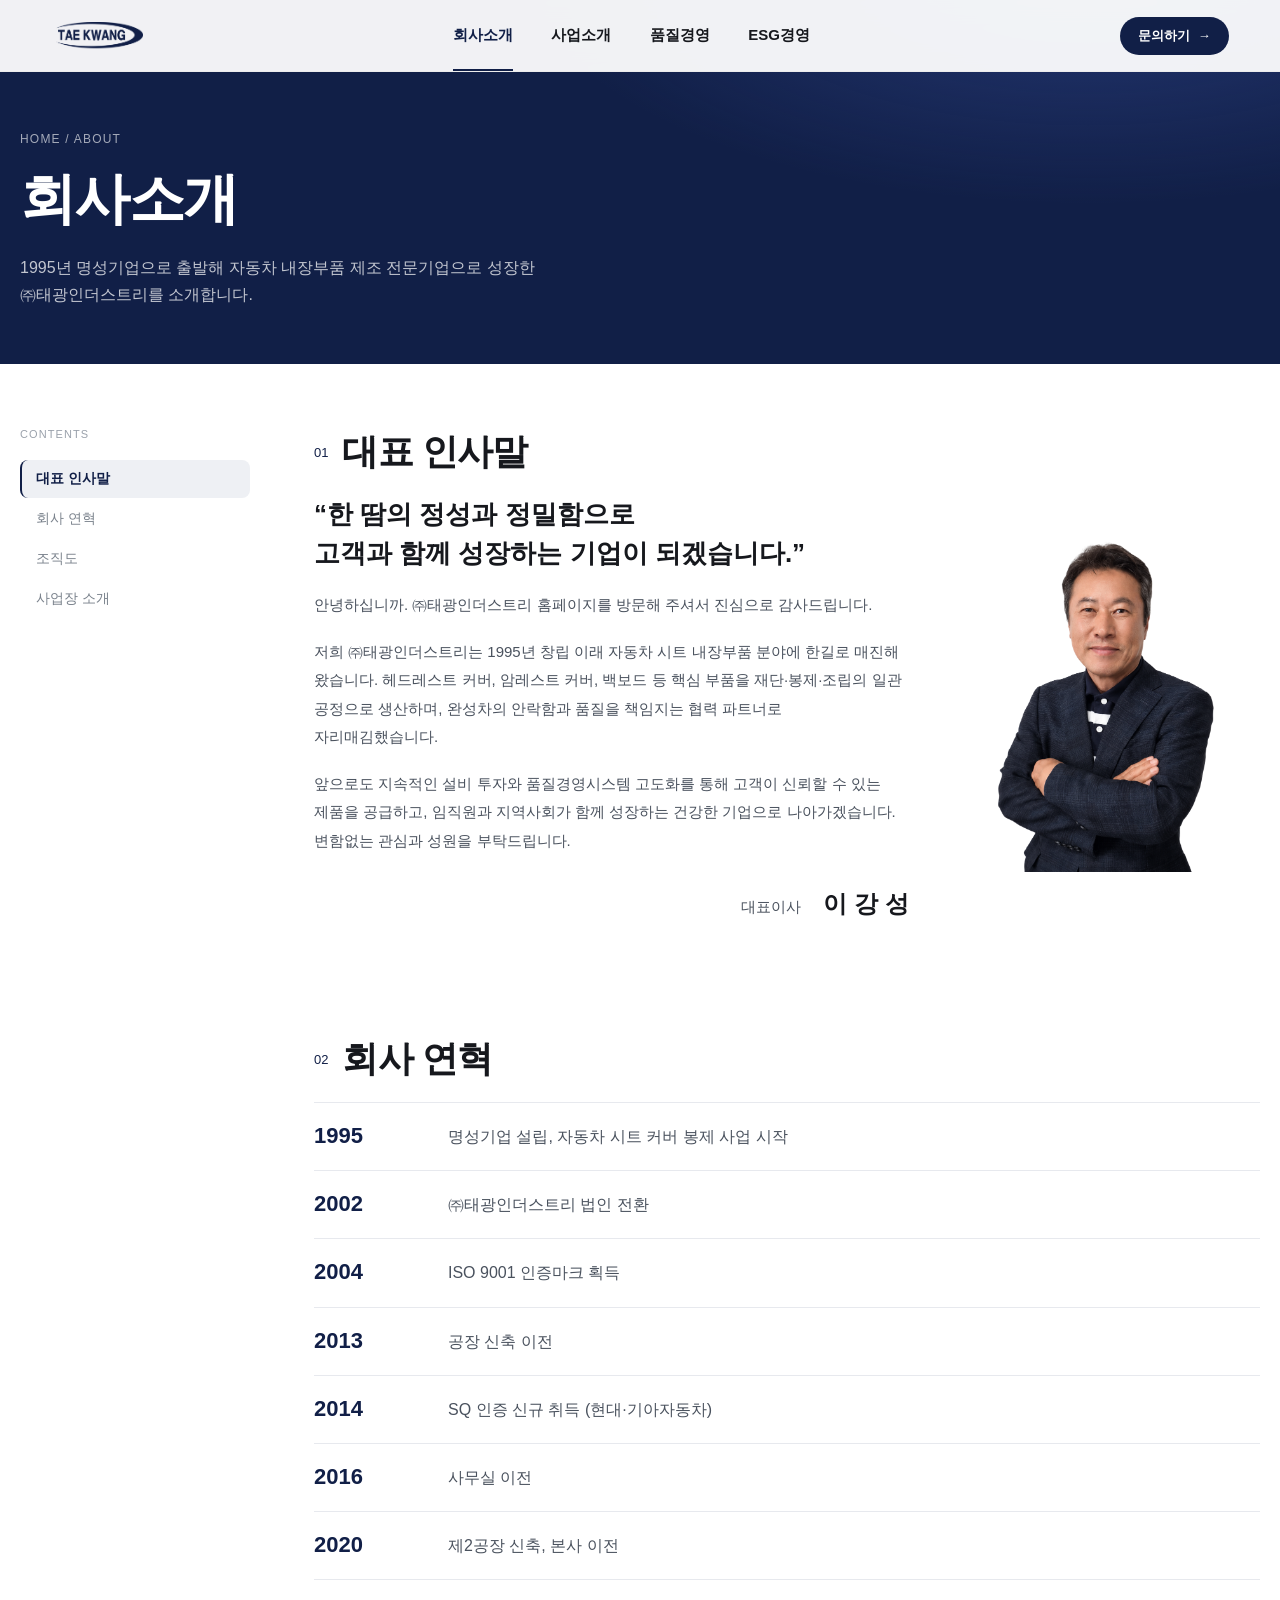
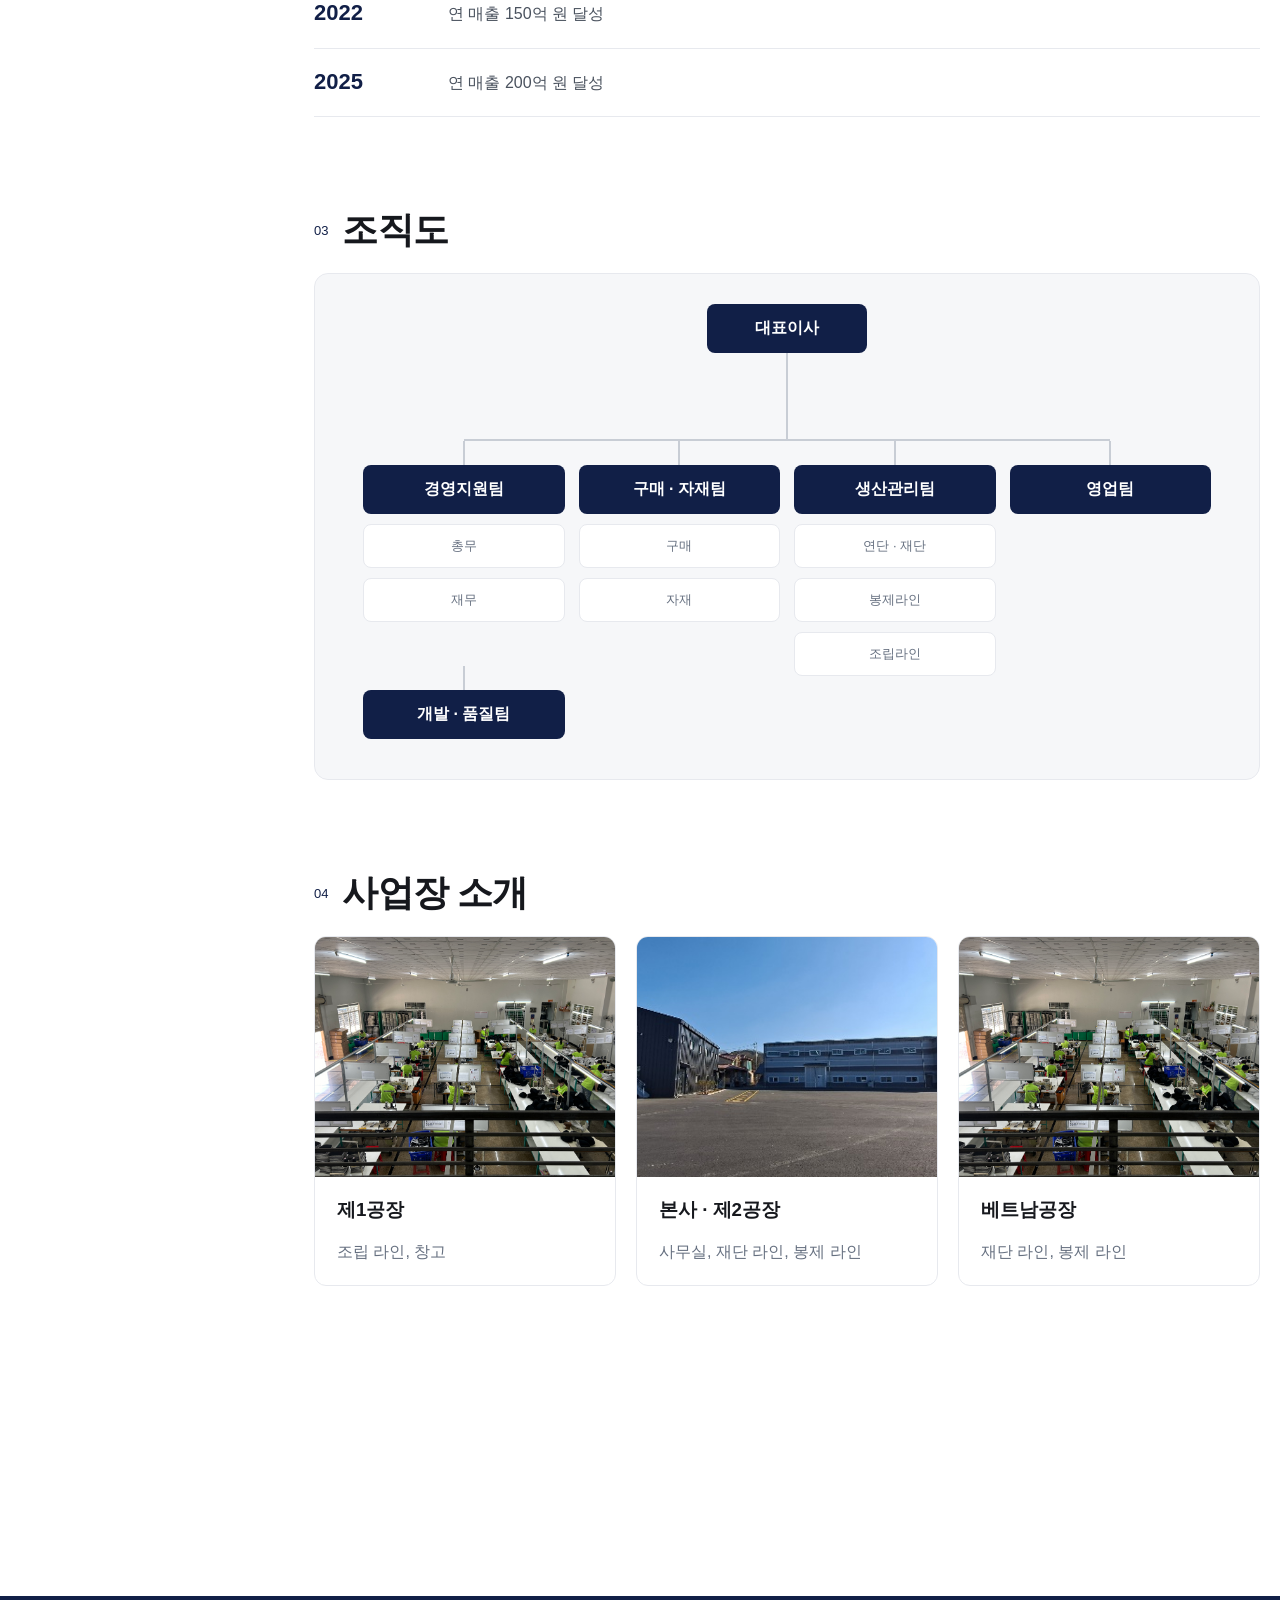
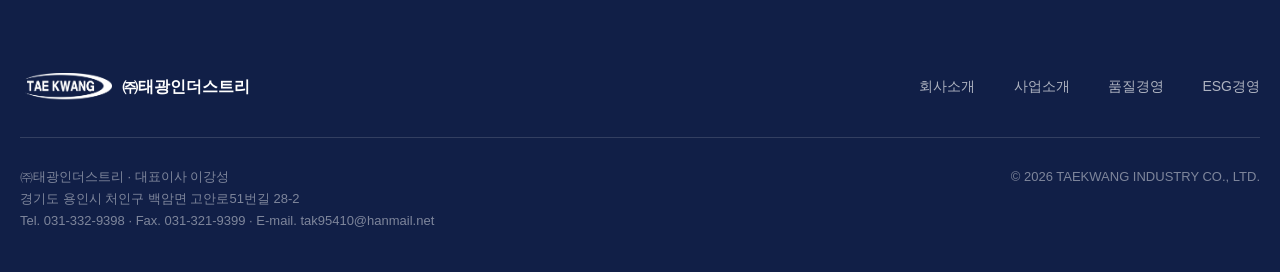
==== commit 18990c04: "Add '개발 · 품질팀' to organization chart" ====
--- a/about.dc.html
+++ b/about.dc.html
@@ -73,12 +73,12 @@
           <div class="org-top">대표이사</div>
           <div class="org-lines" aria-hidden="true"><span></span><span></span></div>
           <div class="org-row">
-            <div class="org-mid">개발 · 품질팀</div>
             <div class="org-grid">
             <div><strong>경영지원팀</strong><span>총무</span><span>재무</span></div>
             <div><strong>구매 · 자재팀</strong><span>구매</span><span>자재</span></div>
             <div><strong>생산관리팀</strong><span>연단 · 재단</span><span>봉제라인</span><span>조립라인</span></div>
             <div><strong>영업팀</strong></div>
+            <div><strong>개발 · 품질팀</strong></div>
             </div>
           </div>
         </div>
--- a/site-responsive.css
+++ b/site-responsive.css
@@ -421,7 +421,7 @@
 
 .site-cards {
   display: grid;
-  grid-template-columns: repeat(2, minmax(0, 1fr));
+  grid-template-columns: repeat(3, minmax(0, 1fr));
   gap: 20px;
 }
 
@@ -827,7 +827,7 @@
 
 .esg-grid article,
 .ethics-grid article {
-  padding: 26px 24px;
+  padding: 22px 22px;
 }
 
 .esg-grid article {
@@ -836,27 +836,33 @@
 
 .esg-grid strong {
   color: var(--accent);
-  font-size: 42px;
+  font-size: 34px;
   font-weight: 900;
+  line-height: 1;
 }
 
 .esg-grid h3,
 .ethics-grid h3 {
-  margin: 14px 0 10px;
+  margin: 12px 0 8px;
+  font-size: 18px;
+  line-height: 1.4;
 }
 
 .esg-grid p,
 .ethics-grid p,
 .simple-list p {
+  margin: 0;
   color: #5b6470;
+  font-size: 14px;
   line-height: 1.75;
 }
 
 .esg-grid ul {
-  margin: 18px 0 0;
+  margin: 14px 0 0;
   padding-left: 18px;
   color: #3a4250;
-  line-height: 1.8;
+  font-size: 14px;
+  line-height: 1.75;
 }
 
 .simple-list {
@@ -876,7 +882,7 @@
 }
 
 .simple-list strong {
-  font-size: 16px;
+  font-size: 15px;
 }
 
 .qr-panel {
@@ -893,11 +899,14 @@
 
 .qr-panel h3 {
   margin: 0 0 8px;
+  font-size: 18px;
+  line-height: 1.4;
 }
 
 .qr-panel p {
   margin: 0;
   color: rgba(255, 255, 255, .72);
+  font-size: 14px;
   line-height: 1.7;
 }
 
